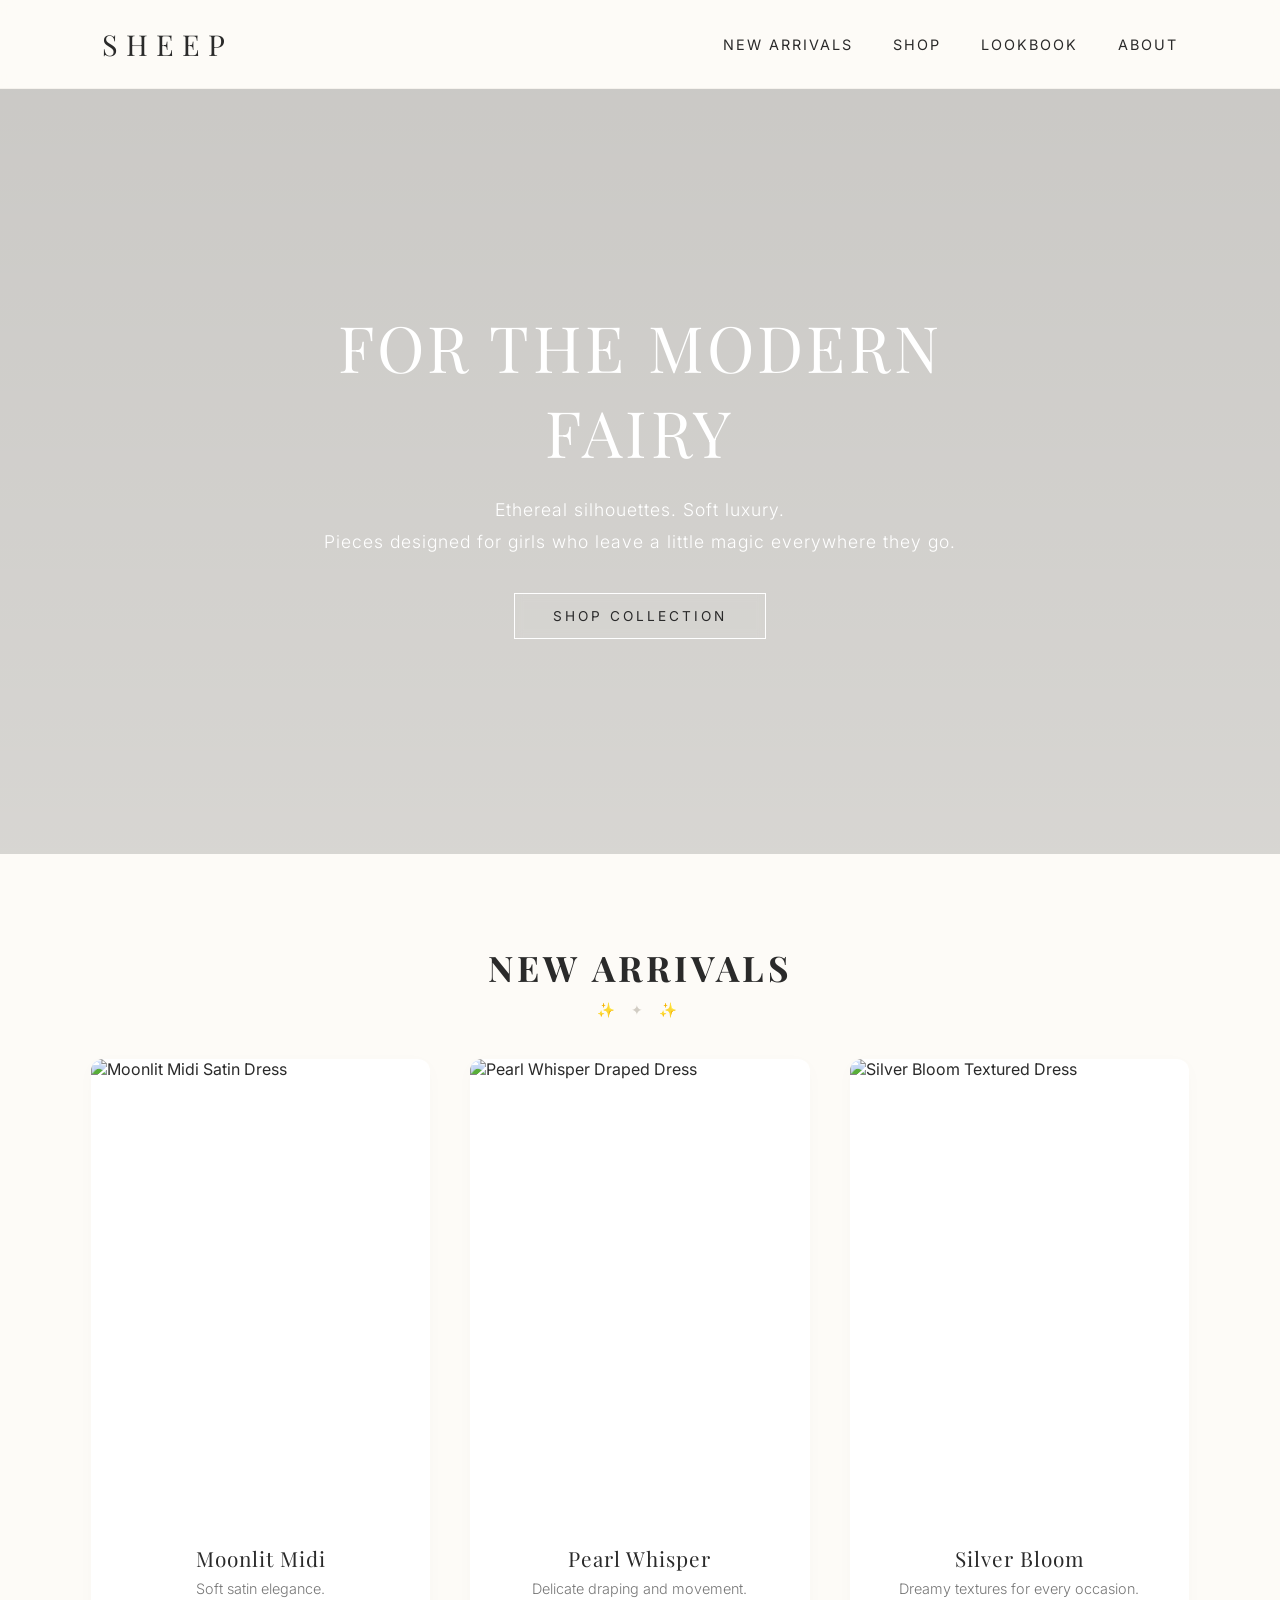
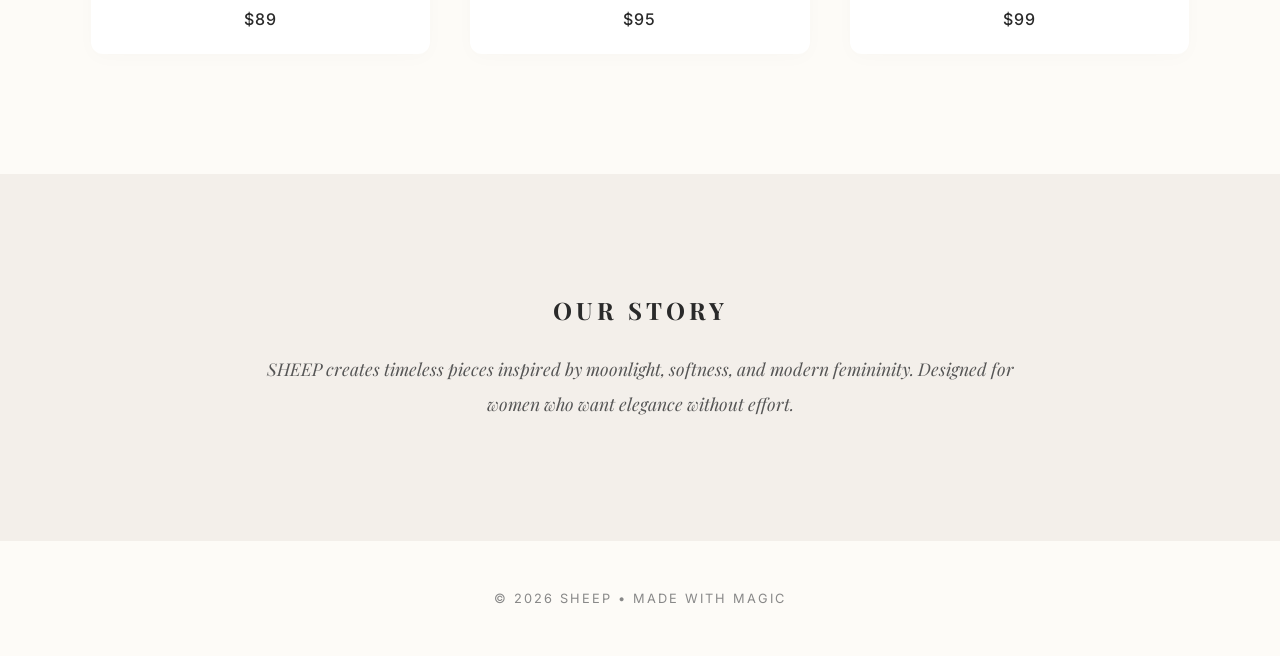
==== shop.html @ d9814ccd "Create shop.html" ====
<!DOCTYPE html>
<html lang="en">
<head>
    <meta charset="UTF-8">
    <meta name="viewport" content="width=device-width, initial-scale=1.0">
    <title>SHEEP | Modern Fairy</title>
    <link rel="stylesheet" href="style.css">
</head>
<body>

<header>
    <div class="logo">SHEEP</div>
    <nav>
        <ul>
            <li><a href="index.html">New Arrivals</a></li>
            <li><a href="shop.html">Shop</a></li>
            <li><a href="index.html">Lookbook</a></li>
            <li><a href="index.html">About</a></li>
        </ul>
    </nav>
</header>

<section class="hero">
    <div class="hero-content">
        <h1>FOR THE MODERN FAIRY</h1>
        <p>
            Ethereal silhouettes. Soft luxury. <br>
            Pieces designed for girls who leave a little magic everywhere they go.
        </p>
        <a href="shop.html" class="button">SHOP COLLECTION</a>
    </div>
</section>

<section class="collection-title">
    <h2>NEW ARRIVALS</h2>
    <div class="sparkle-divider">✨ ✦ ✨</div>
</section>

<section class="products">
    <a href="moonlit.html" class="product">
        <div class="product-img-container">
            <img src="images/moonlit-dress.jpg" alt="Moonlit Midi Satin Dress">
        </div>
        <div class="product-info">
            <h3>Moonlit Midi</h3>
            <p>Soft satin elegance.</p>
            <span>$89</span>
        </div>
    </a>

    <a href="pearl.html" class="product">
        <div class="product-img-container">
            <img src="images/pearl-dress.jpg" alt="Pearl Whisper Draped Dress">
        </div>
        <div class="product-info">
            <h3>Pearl Whisper</h3>
            <p>Delicate draping and movement.</p>
            <span>$95</span>
        </div>
    </a>

    <a href="silver.html" class="product">
        <div class="product-img-container">
            <img src="images/silver-dress.jpg" alt="Silver Bloom Textured Dress">
        </div>
        <div class="product-info">
            <h3>Silver Bloom</h3>
            <p>Dreamy textures for every occasion.</p>
            <span>$99</span>
        </div>
    </a>
</section>

<section class="about">
    <h2>OUR STORY</h2>
    <p>
        SHEEP creates timeless pieces inspired by moonlight, 
        softness, and modern femininity. 
        Designed for women who want elegance without effort.
    </p>
</section>

<footer>
    <p>© 2026 SHEEP • Made with Magic</p>
</footer>

</body>
</html>
---- style.css ----
@import url('https://fonts.googleapis.com/css2?family=Playfair+Display:ital,wght@0,400;0,600;1,400&family=Inter:wght@300;400;500&display=swap');

:root {
    --ivory: #FDFBF7;
    --pearl: #F3EFEA;
    --silver: #D2CDC4;
    --charcoal: #2A2A2A;
    --white: #FFFFFF;
    --fairy-glow: rgba(255, 255, 255, 0.8);
}

/* --- Global Reset & Framing --- */
* {
    margin: 0;
    padding: 0;
    box-sizing: border-box;
}

body {
    font-family: 'Inter', sans-serif;
    background: var(--ivory);
    color: var(--charcoal);
    -webkit-font-smoothing: antialiased;
    overflow-x: hidden;
}

/* --- Absolute Shield Against Blue/Underlined Links --- */
a, a:link, a:visited, a:hover, a:active {
    color: inherit !important;
    text-decoration: none !important;
    outline: none;
}

/* --- Header & Navigation --- */
header {
    display: flex;
    justify-content: space-between;
    align-items: center;
    padding: 25px 8%;
    background: rgba(253, 251, 247, 0.9);
    backdrop-filter: blur(8px);
    position: sticky;
    top: 0;
    z-index: 100;
    border-bottom: 1px solid rgba(210, 205, 196, 0.2);
}

.logo {
    font-family: 'Playfair Display', serif;
    font-size: 1.8rem;
    letter-spacing: 8px;
    font-weight: 400;
}

nav ul {
    display: flex;
    gap: 40px;
    list-style: none;
}

nav a {
    font-size: 0.9rem;
    letter-spacing: 2px;
    text-transform: uppercase;
    font-weight: 400;
    transition: all 0.4s ease;
    position: relative;
    padding-bottom: 4px;
}

nav a::after {
    content: '';
    position: absolute;
    width: 0;
    height: 1px;
    bottom: 0;
    left: 0;
    background-color: var(--charcoal);
    transition: width 0.3s ease;
}

nav a:hover::after {
    width: 100%;
}

/* --- Hero Section --- */
.hero {
    height: 85vh;
    background-image: 
        linear-gradient(rgba(0, 0, 0, 0.2), rgba(0, 0, 0, 0.15)), 
        url('images/hero-bg.jpg'); /* Swap with your photo path if needed */
    background-size: cover;
    background-position: center;
    display: flex;
    align-items: center;
    justify-content: center;
    text-align: center;
    padding: 0 20px;
}

.hero-content {
    max-width: 650px;
    animation: fadeIn 1.5s ease-out;
}

.hero h1 {
    font-family: 'Playfair Display', serif;
    color: var(--white);
    font-size: 4rem;
    font-weight: 400;
    letter-spacing: 4px;
    margin-bottom: 20px;
}

.hero p {
    color: var(--white);
    font-size: 1.1rem;
    font-weight: 300;
    line-height: 1.8;
    letter-spacing: 1px;
    margin-bottom: 35px;
}

.button {
    display: inline-block;
    padding: 14px 38px;
    border: 1px solid var(--white);
    color: var(--white) !important;
    font-size: 0.85rem;
    letter-spacing: 3px;
    background: rgba(255, 255, 255, 0.05);
    backdrop-filter: blur(4px);
    transition: all 0.4s cubic-bezier(0.25, 0.46, 0.45, 0.94);
}

.button:hover {
    background: var(--white);
    color: var(--charcoal) !important;
    box-shadow: 0 0 15px var(--fairy-glow);
    transform: translateY(-2px);
}

/* --- Responsive Product Grid Frame --- */
.collection-title {
    text-align: center;
    padding: 90px 0 40px;
}

.collection-title h2 {
    font-family: 'Playfair Display', serif;
    font-size: 2.2rem;
    letter-spacing: 4px;
}

.sparkle-divider {
    color: var(--silver);
    font-size: 0.9rem;
    margin-top: 10px;
    letter-spacing: 6px;
}

.products {
    display: grid;
    grid-template-columns: repeat(3, 1fr);
    gap: 40px;
    max-width: 1200px; /* Prevents the horizontal stretch on big displays */
    margin: 0 auto;    /* Centers the entire layout nicely */
    padding: 0 4% 120px;
}

.product {
    display: block; 
    background: var(--white);
    border-radius: 12px;
    overflow: hidden;
    cursor: pointer;
    transition: all 0.5s cubic-bezier(0.16, 1, 0.3, 1);
    box-shadow: 0 4px 20px rgba(0,0,0,0.02);
}

.product-img-container {
    overflow: hidden;
    position: relative;
    height: 460px;
}

.product img {
    width: 100%;
    height: 100%;
    object-fit: cover;
    transition: transform 0.8s cubic-bezier(0.16, 1, 0.3, 1);
}

.product-info {
    padding: 25px;
    text-align: center;
}

.product h3 {
    font-family: 'Playfair Display', serif;
    font-size: 1.3rem;
    font-weight: 400;
    margin-bottom: 8px;
    letter-spacing: 1px;
}

.product p {
    font-size: 0.9rem;
    color: #777777;
    margin-bottom: 12px;
    font-weight: 300;
}

.product span {
    display: block;
    font-size: 1rem;
    font-weight: 500;
    letter-spacing: 1px;
}

/* Hovers & Active Press States */
.product:hover {
    transform: translateY(-8px);
    box-shadow: 0 25px 45px rgba(210, 205, 196, 0.4);
}

.product:hover img {
    transform: scale(1.03);
}

.product:active {
    transform: translateY(-2px);
    box-shadow: 0 8px 20px rgba(210, 205, 196, 0.2);
}

/* --- About & Footer --- */
.about {
    text-align: center;
    padding: 120px 20%;
    background: var(--pearl);
}

.about h2 {
    font-family: 'Playfair Display', serif;
    margin-bottom: 25px;
    letter-spacing: 4px;
}

.about p {
    font-size: 1.1rem;
    line-height: 2;
    color: #555555;
    font-style: italic;
    font-family: 'Playfair Display', serif;
}

footer {
    text-align: center;
    padding: 50px 20px;
    font-size: 0.8rem;
    letter-spacing: 2px;
    color: #888888;
    text-transform: uppercase;
}

@keyframes fadeIn {
    from { opacity: 0; transform: translateY(15px); }
    to { opacity: 1; transform: translateY(0); }
}

/* --- Fully Responsive Breakpoints --- */
@media (max-width: 1024px) {
    .products {
        grid-template-columns: repeat(2, 1fr);
        gap: 30px;
    }
}

@media (max-width: 768px) {
    header {
        flex-direction: column;
        gap: 20px;
        padding: 20px;
    }
    nav ul {
        gap: 20px;
    }
    .hero h1 {
        font-size: 2.5rem;
    }
    .products {
        grid-template-columns: 1fr;
        max-width: 500px;
        padding: 0 20px 80px;
    }
    .about {
        padding: 80px 10%;
    }
}
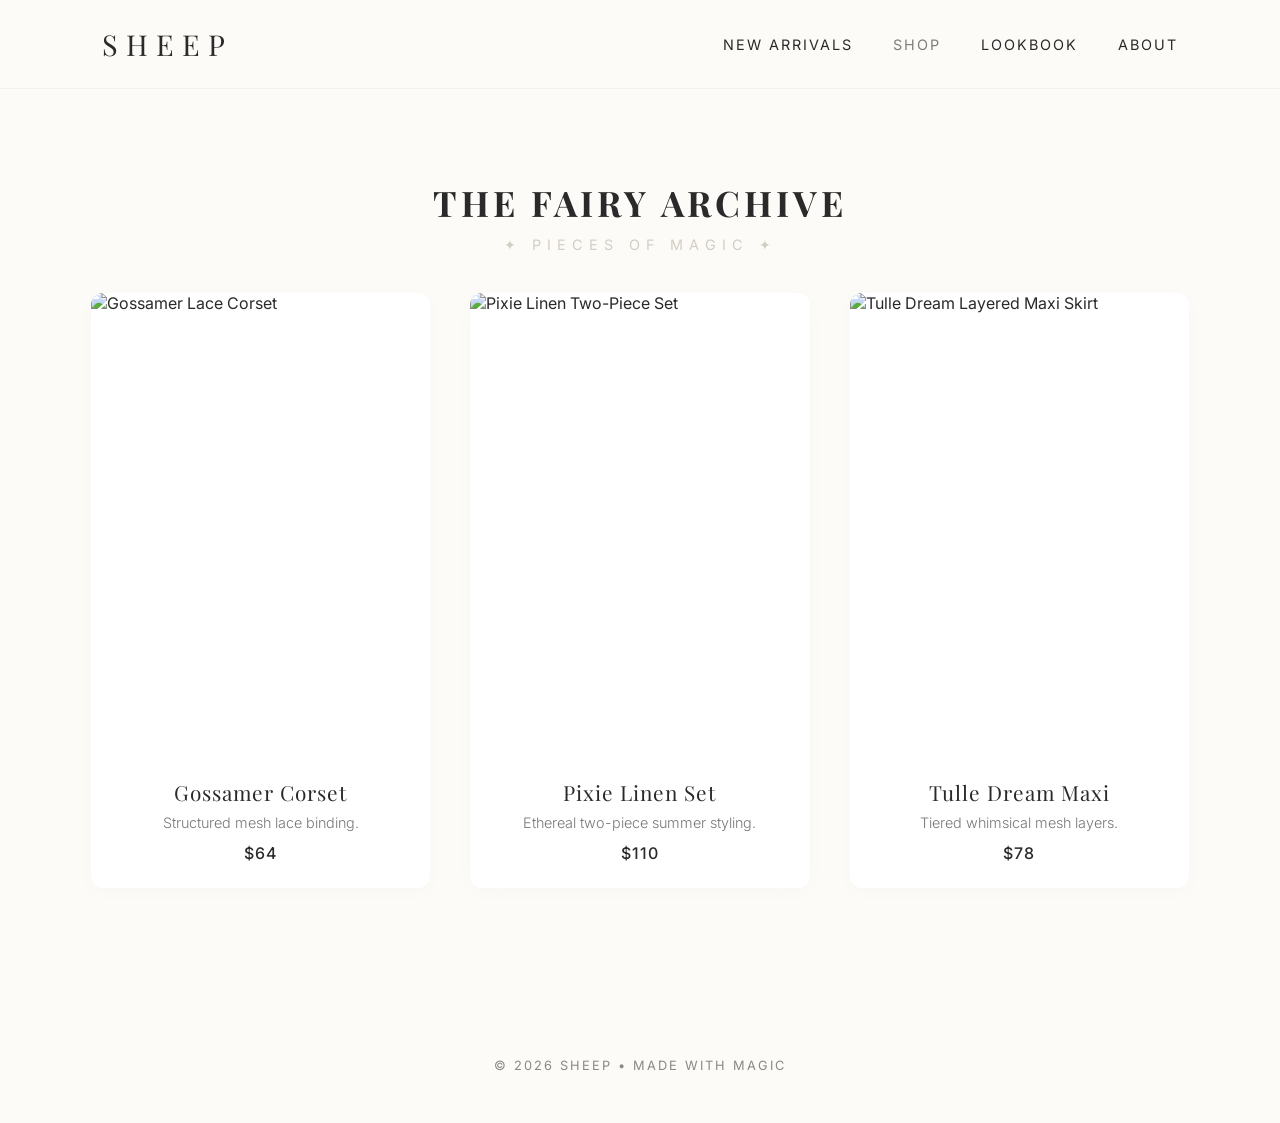
==== commit d6f247e1: "Update shop.html" ====
--- a/shop.html
+++ b/shop.html
@@ -3,81 +3,61 @@
 <head>
     <meta charset="UTF-8">
     <meta name="viewport" content="width=device-width, initial-scale=1.0">
-    <title>SHEEP | Modern Fairy</title>
+    <title>Shop Collection | SHEEP</title>
     <link rel="stylesheet" href="style.css">
 </head>
 <body>
 
 <header>
-    <div class="logo">SHEEP</div>
+    <div class="logo"><a href="index.html">SHEEP</a></div>
     <nav>
         <ul>
             <li><a href="index.html">New Arrivals</a></li>
-            <li><a href="shop.html">Shop</a></li>
+            <li><a href="shop.html" style="opacity: 0.6;">Shop</a></li>
             <li><a href="index.html">Lookbook</a></li>
             <li><a href="index.html">About</a></li>
         </ul>
     </nav>
 </header>
 
-<section class="hero">
-    <div class="hero-content">
-        <h1>FOR THE MODERN FAIRY</h1>
-        <p>
-            Ethereal silhouettes. Soft luxury. <br>
-            Pieces designed for girls who leave a little magic everywhere they go.
-        </p>
-        <a href="shop.html" class="button">SHOP COLLECTION</a>
-    </div>
-</section>
-
 <section class="collection-title">
-    <h2>NEW ARRIVALS</h2>
-    <div class="sparkle-divider">✨ ✦ ✨</div>
+    <h2>THE FAIRY ARCHIVE</h2>
+    <div class="sparkle-divider">✦ PIECES OF MAGIC ✦</div>
 </section>
 
 <section class="products">
-    <a href="moonlit.html" class="product">
+    <a href="#" class="product">
         <div class="product-img-container">
-            <img src="images/moonlit-dress.jpg" alt="Moonlit Midi Satin Dress">
+            <img src="images/gossamer-corset.jpg" alt="Gossamer Lace Corset">
         </div>
         <div class="product-info">
-            <h3>Moonlit Midi</h3>
-            <p>Soft satin elegance.</p>
-            <span>$89</span>
+            <h3>Gossamer Corset</h3>
+            <p>Structured mesh lace binding.</p>
+            <span>$64</span>
         </div>
     </a>
 
-    <a href="pearl.html" class="product">
+    <a href="#" class="product">
         <div class="product-img-container">
-            <img src="images/pearl-dress.jpg" alt="Pearl Whisper Draped Dress">
+            <img src="images/pixie-set.jpg" alt="Pixie Linen Two-Piece Set">
         </div>
         <div class="product-info">
-            <h3>Pearl Whisper</h3>
-            <p>Delicate draping and movement.</p>
-            <span>$95</span>
+            <h3>Pixie Linen Set</h3>
+            <p>Ethereal two-piece summer styling.</p>
+            <span>$110</span>
         </div>
     </a>
 
-    <a href="silver.html" class="product">
+    <a href="#" class="product">
         <div class="product-img-container">
-            <img src="images/silver-dress.jpg" alt="Silver Bloom Textured Dress">
+            <img src="images/tulle-skirt.jpg" alt="Tulle Dream Layered Maxi Skirt">
         </div>
         <div class="product-info">
-            <h3>Silver Bloom</h3>
-            <p>Dreamy textures for every occasion.</p>
-            <span>$99</span>
+            <h3>Tulle Dream Maxi</h3>
+            <p>Tiered whimsical mesh layers.</p>
+            <span>$78</span>
         </div>
     </a>
-</section>
-
-<section class="about">
-    <h2>OUR STORY</h2>
-    <p>
-        SHEEP creates timeless pieces inspired by moonlight, 
-        softness, and modern femininity. 
-        Designed for women who want elegance without effort.
-    </p>
 </section>
 
 <footer>
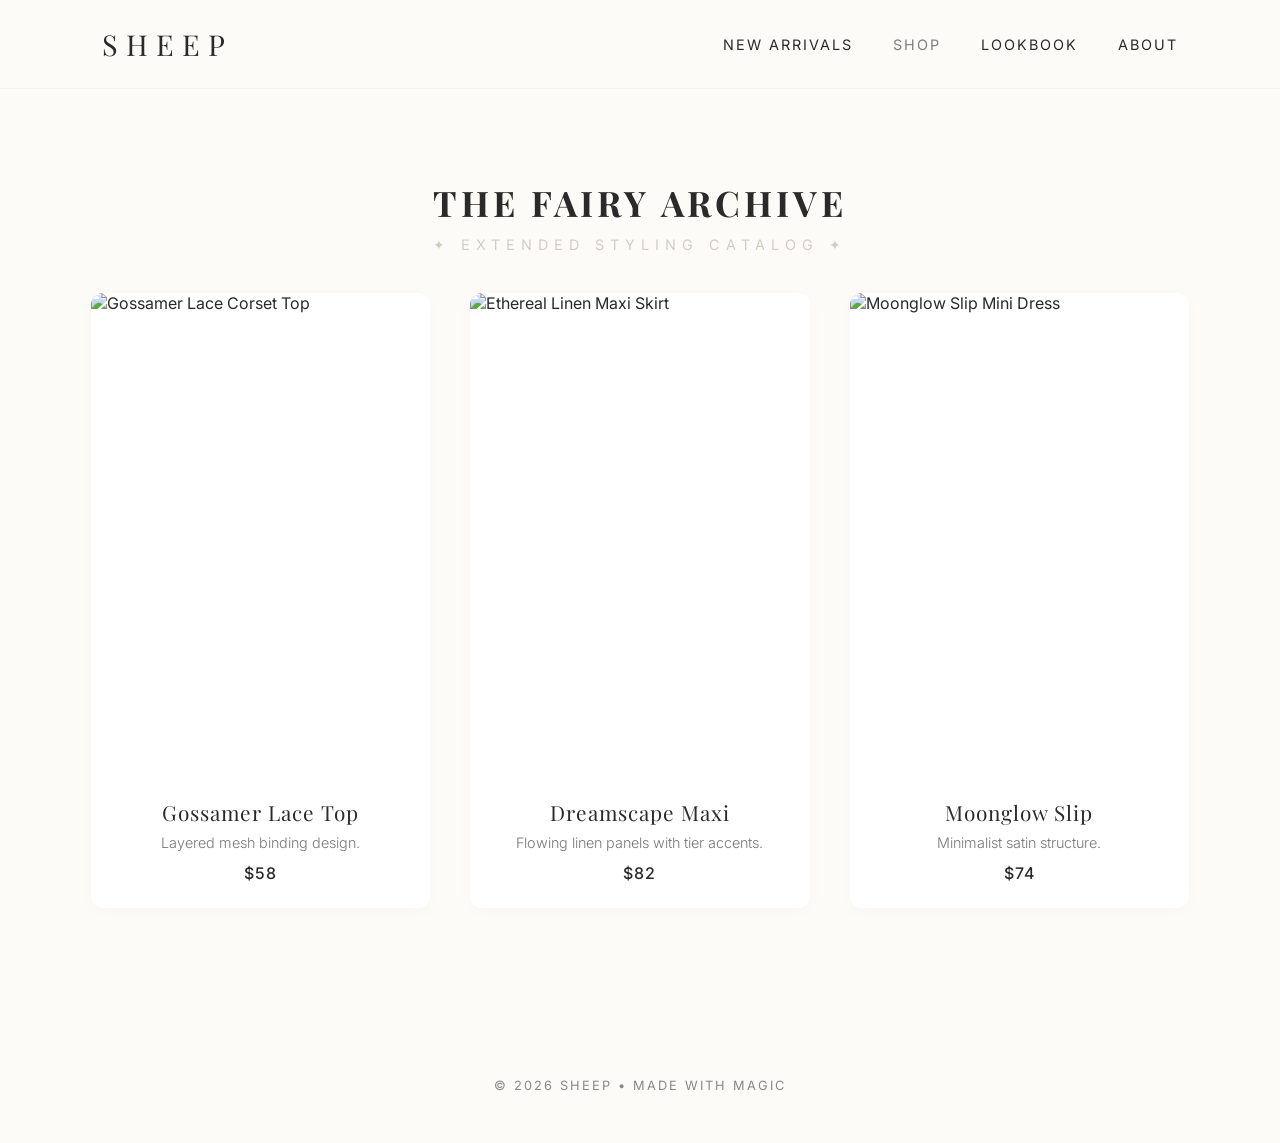
==== commit 8e4b09f3: "Update shop.html" ====
--- a/shop.html
+++ b/shop.html
@@ -3,7 +3,7 @@
 <head>
     <meta charset="UTF-8">
     <meta name="viewport" content="width=device-width, initial-scale=1.0">
-    <title>Shop Collection | SHEEP</title>
+    <title>The Fairy Archive | SHEEP</title>
     <link rel="stylesheet" href="style.css">
 </head>
 <body>
@@ -22,40 +22,40 @@
 
 <section class="collection-title">
     <h2>THE FAIRY ARCHIVE</h2>
-    <div class="sparkle-divider">✦ PIECES OF MAGIC ✦</div>
+    <div class="sparkle-divider">✦ EXTENDED STYLING CATALOG ✦</div>
 </section>
 
 <section class="products">
     <a href="#" class="product">
         <div class="product-img-container">
-            <img src="images/gossamer-corset.jpg" alt="Gossamer Lace Corset">
+            <img src="https://images.unsplash.com/photo-1515886657613-9f3515b0c78f?w=700" alt="Gossamer Lace Corset Top">
         </div>
         <div class="product-info">
-            <h3>Gossamer Corset</h3>
-            <p>Structured mesh lace binding.</p>
-            <span>$64</span>
+            <h3>Gossamer Lace Top</h3>
+            <p>Layered mesh binding design.</p>
+            <span>$58</span>
         </div>
     </a>
 
     <a href="#" class="product">
         <div class="product-img-container">
-            <img src="images/pixie-set.jpg" alt="Pixie Linen Two-Piece Set">
+            <img src="https://images.unsplash.com/photo-1539109136881-3be0616acf4b?w=700" alt="Ethereal Linen Maxi Skirt">
         </div>
         <div class="product-info">
-            <h3>Pixie Linen Set</h3>
-            <p>Ethereal two-piece summer styling.</p>
-            <span>$110</span>
+            <h3>Dreamscape Maxi</h3>
+            <p>Flowing linen panels with tier accents.</p>
+            <span>$82</span>
         </div>
     </a>
 
     <a href="#" class="product">
         <div class="product-img-container">
-            <img src="images/tulle-skirt.jpg" alt="Tulle Dream Layered Maxi Skirt">
+            <img src="https://images.unsplash.com/photo-1490481651871-ab68de25d43d?w=700" alt="Moonglow Slip Mini Dress">
         </div>
         <div class="product-info">
-            <h3>Tulle Dream Maxi</h3>
-            <p>Tiered whimsical mesh layers.</p>
-            <span>$78</span>
+            <h3>Moonglow Slip</h3>
+            <p>Minimalist satin structure.</p>
+            <span>$74</span>
         </div>
     </a>
 </section>
--- a/style.css
+++ b/style.css
@@ -9,7 +9,7 @@
     --fairy-glow: rgba(255, 255, 255, 0.8);
 }
 
-/* --- Global Reset & Framing --- */
+/* --- Global Layout & Formatting Core --- */
 * {
     margin: 0;
     padding: 0;
@@ -24,7 +24,7 @@
     overflow-x: hidden;
 }
 
-/* --- Absolute Shield Against Blue/Underlined Links --- */
+/* Absolute Shield Rule: Crushes browser default blue links and lines globally */
 a, a:link, a:visited, a:hover, a:active {
     color: inherit !important;
     text-decoration: none !important;
@@ -83,14 +83,15 @@
     width: 100%;
 }
 
-/* --- Hero Section --- */
+/* --- Hero Banner Section --- */
 .hero {
     height: 85vh;
+    /* Uses your beautiful cherry blossom photo as the core background scene */
     background-image: 
         linear-gradient(rgba(0, 0, 0, 0.2), rgba(0, 0, 0, 0.15)), 
-        url('images/hero-bg.jpg'); /* Swap with your photo path if needed */
+        url('IMG_8850.jpg'); 
     background-size: cover;
-    background-position: center;
+    background-position: center 35%; /* Frames the blooming branches beautifully */
     display: flex;
     align-items: center;
     justify-content: center;
@@ -110,6 +111,7 @@
     font-weight: 400;
     letter-spacing: 4px;
     margin-bottom: 20px;
+    text-shadow: 0 2px 12px rgba(0, 0, 0, 0.15);
 }
 
 .hero p {
@@ -119,6 +121,7 @@
     line-height: 1.8;
     letter-spacing: 1px;
     margin-bottom: 35px;
+    text-shadow: 0 1px 6px rgba(0, 0, 0, 0.15);
 }
 
 .button {
@@ -140,7 +143,7 @@
     transform: translateY(-2px);
 }
 
-/* --- Responsive Product Grid Frame --- */
+/* --- Product Layout & Centering Grid --- */
 .collection-title {
     text-align: center;
     padding: 90px 0 40px;
@@ -163,8 +166,8 @@
     display: grid;
     grid-template-columns: repeat(3, 1fr);
     gap: 40px;
-    max-width: 1200px; /* Prevents the horizontal stretch on big displays */
-    margin: 0 auto;    /* Centers the entire layout nicely */
+    max-width: 1200px; /* Clamps width so it stays framed perfectly on big monitors */
+    margin: 0 auto;    /* Centers the product wall cleanly */
     padding: 0 4% 120px;
 }
 
@@ -181,7 +184,7 @@
 .product-img-container {
     overflow: hidden;
     position: relative;
-    height: 460px;
+    height: 480px; /* Gives your portrait photos breathing room */
 }
 
 .product img {
@@ -218,7 +221,7 @@
     letter-spacing: 1px;
 }
 
-/* Hovers & Active Press States */
+/* Hover Scale-up Interaction Mechanics */
 .product:hover {
     transform: translateY(-8px);
     box-shadow: 0 25px 45px rgba(210, 205, 196, 0.4);
@@ -268,7 +271,7 @@
     to { opacity: 1; transform: translateY(0); }
 }
 
-/* --- Fully Responsive Breakpoints --- */
+/* --- Responsive Adjustments --- */
 @media (max-width: 1024px) {
     .products {
         grid-template-columns: repeat(2, 1fr);
@@ -290,7 +293,7 @@
     }
     .products {
         grid-template-columns: 1fr;
-        max-width: 500px;
+        max-width: 440px; /* Keeps mobile styling look elegant and proportional */
         padding: 0 20px 80px;
     }
     .about {
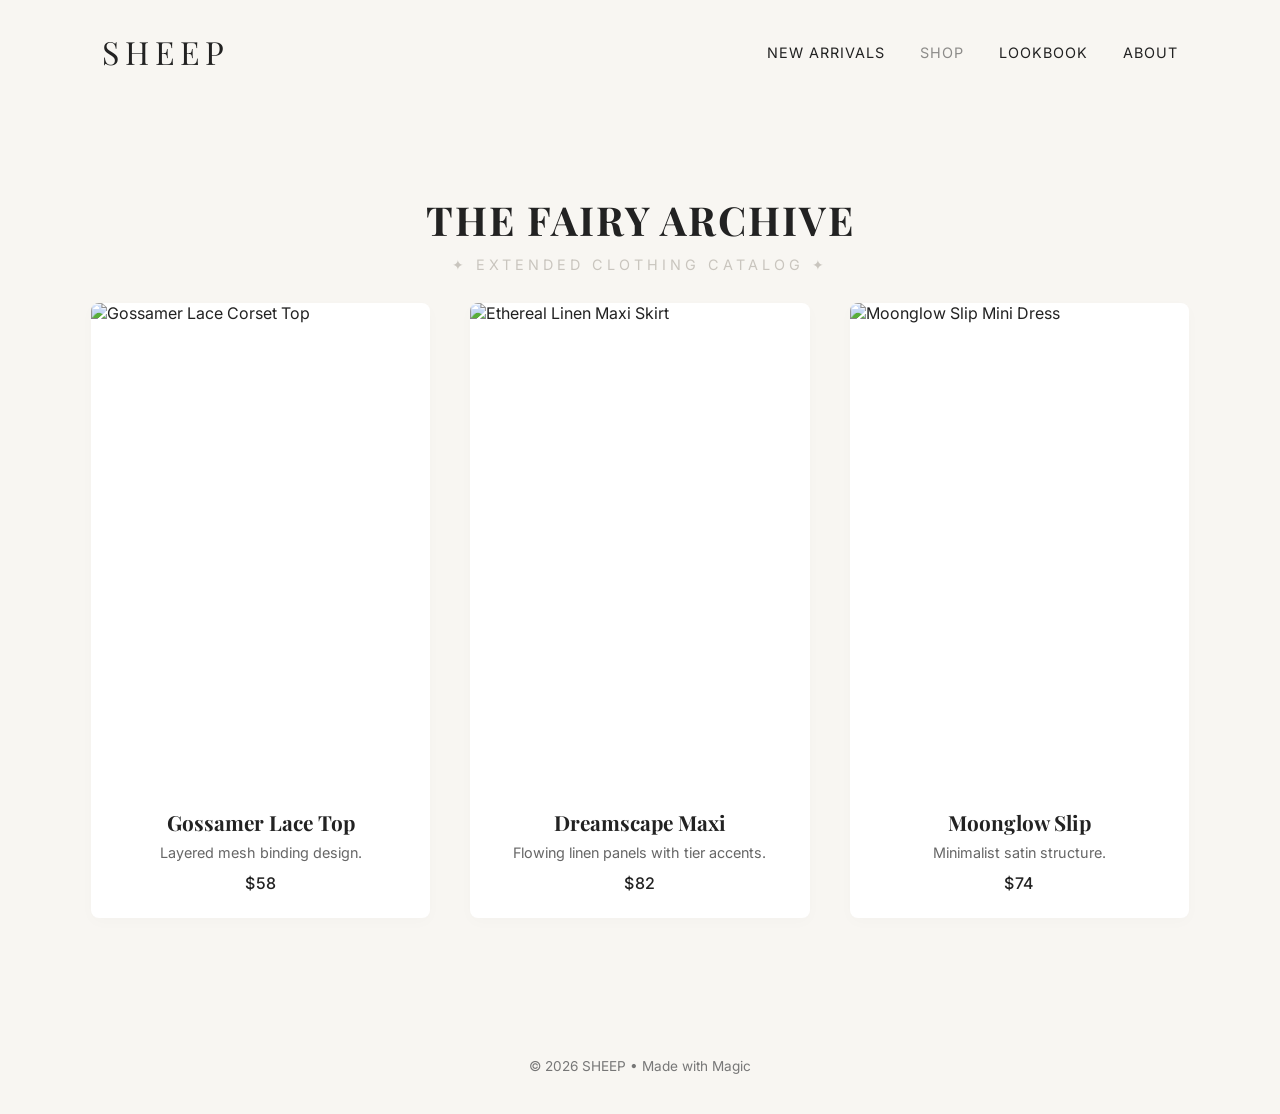
==== commit b4221ef1: "Update shop.html" ====
--- a/shop.html
+++ b/shop.html
@@ -1,31 +1,37 @@
 <!DOCTYPE html>
 <html lang="en">
 <head>
-    <meta charset="UTF-8">
-    <meta name="viewport" content="width=device-width, initial-scale=1.0">
-    <title>The Fairy Archive | SHEEP</title>
-    <link rel="stylesheet" href="style.css">
+<meta charset="UTF-8">
+<meta name="viewport" content="width=device-width, initial-scale=1.0">
+
+<title>The Fairy Archive | SHEEP</title>
+
+<link rel="stylesheet" href="style.css">
+
 </head>
+
 <body>
 
 <header>
     <div class="logo"><a href="index.html">SHEEP</a></div>
+
     <nav>
         <ul>
             <li><a href="index.html">New Arrivals</a></li>
-            <li><a href="shop.html" style="opacity: 0.6;">Shop</a></li>
-            <li><a href="index.html">Lookbook</a></li>
-            <li><a href="index.html">About</a></li>
+            <li><a href="shop.html" style="opacity: 0.5;">Shop</a></li>
+            <li><a href="#">Lookbook</a></li>
+            <li><a href="#">About</a></li>
         </ul>
     </nav>
 </header>
 
 <section class="collection-title">
     <h2>THE FAIRY ARCHIVE</h2>
-    <div class="sparkle-divider">✦ EXTENDED STYLING CATALOG ✦</div>
+    <div class="sparkle-divider">✦ EXTENDED CLOTHING CATALOG ✦</div>
 </section>
 
 <section class="products">
+
     <a href="#" class="product">
         <div class="product-img-container">
             <img src="https://images.unsplash.com/photo-1515886657613-9f3515b0c78f?w=700" alt="Gossamer Lace Corset Top">
@@ -58,6 +64,7 @@
             <span>$74</span>
         </div>
     </a>
+
 </section>
 
 <footer>
--- a/style.css
+++ b/style.css
@@ -1,15 +1,14 @@
-@import url('https://fonts.googleapis.com/css2?family=Playfair+Display:ital,wght@0,400;0,600;1,400&family=Inter:wght@300;400;500&display=swap');
+@import url('https://fonts.googleapis.com/css2?family=Playfair+Display:wght@400;600;700&family=Inter:wght@300;400;500&display=swap');
 
 :root {
-    --ivory: #FDFBF7;
-    --pearl: #F3EFEA;
-    --silver: #D2CDC4;
-    --charcoal: #2A2A2A;
+    --ivory: #F8F6F2;
+    --pearl: #EEEAE5;
+    --silver: #C9C5BE;
+    --charcoal: #222222;
     --white: #FFFFFF;
-    --fairy-glow: rgba(255, 255, 255, 0.8);
-}
-
-/* --- Global Layout & Formatting Core --- */
+}
+
+/* --- Global Elements & Reset --- */
 * {
     margin: 0;
     padding: 0;
@@ -20,178 +19,148 @@
     font-family: 'Inter', sans-serif;
     background: var(--ivory);
     color: var(--charcoal);
-    -webkit-font-smoothing: antialiased;
     overflow-x: hidden;
 }
 
-/* Absolute Shield Rule: Crushes browser default blue links and lines globally */
+/* Permanent Shield: Keeps links completely free of random blue colors or underlines */
 a, a:link, a:visited, a:hover, a:active {
     color: inherit !important;
     text-decoration: none !important;
     outline: none;
 }
 
-/* --- Header & Navigation --- */
+/* --- Header Elements --- */
 header {
     display: flex;
     justify-content: space-between;
     align-items: center;
-    padding: 25px 8%;
-    background: rgba(253, 251, 247, 0.9);
-    backdrop-filter: blur(8px);
+    padding: 30px 8%;
+    background: rgba(248,246,242,0.95);
     position: sticky;
     top: 0;
     z-index: 100;
-    border-bottom: 1px solid rgba(210, 205, 196, 0.2);
 }
 
 .logo {
     font-family: 'Playfair Display', serif;
-    font-size: 1.8rem;
-    letter-spacing: 8px;
-    font-weight: 400;
+    font-size: 2rem;
+    letter-spacing: 6px;
 }
 
 nav ul {
     display: flex;
-    gap: 40px;
+    gap: 35px;
     list-style: none;
 }
 
 nav a {
     font-size: 0.9rem;
-    letter-spacing: 2px;
+    letter-spacing: 1px;
     text-transform: uppercase;
-    font-weight: 400;
-    transition: all 0.4s ease;
-    position: relative;
-    padding-bottom: 4px;
-}
-
-nav a::after {
-    content: '';
-    position: absolute;
-    width: 0;
-    height: 1px;
-    bottom: 0;
-    left: 0;
-    background-color: var(--charcoal);
-    transition: width 0.3s ease;
-}
-
-nav a:hover::after {
-    width: 100%;
-}
-
-/* --- Hero Banner Section --- */
+    transition: opacity 0.3s ease;
+}
+
+nav a:hover {
+    opacity: 0.6;
+}
+
+/* --- Hero Banner (Using view.jpg) --- */
 .hero {
-    height: 85vh;
-    /* Uses your beautiful cherry blossom photo as the core background scene */
-    background-image: 
-        linear-gradient(rgba(0, 0, 0, 0.2), rgba(0, 0, 0, 0.15)), 
-        url('IMG_8850.jpg'); 
+    height: 90vh;
+    /* Sets up your beautiful cherry blossom scene as the main banner */
+    background-image:
+    linear-gradient(rgba(0,0,0,0.2), rgba(0,0,0,0.15)),
+    url('view.jpg');
+
     background-size: cover;
-    background-position: center 35%; /* Frames the blooming branches beautifully */
+    background-position: center 35%; /* Nicely highlights the pink flowers */
+
     display: flex;
     align-items: center;
     justify-content: center;
     text-align: center;
-    padding: 0 20px;
 }
 
 .hero-content {
-    max-width: 650px;
-    animation: fadeIn 1.5s ease-out;
+    max-width: 700px;
 }
 
 .hero h1 {
     font-family: 'Playfair Display', serif;
-    color: var(--white);
-    font-size: 4rem;
-    font-weight: 400;
-    letter-spacing: 4px;
+    color: white;
+    font-size: 5rem;
     margin-bottom: 20px;
-    text-shadow: 0 2px 12px rgba(0, 0, 0, 0.15);
+    text-shadow: 0 2px 10px rgba(0,0,0,0.15);
 }
 
 .hero p {
-    color: var(--white);
-    font-size: 1.1rem;
-    font-weight: 300;
-    line-height: 1.8;
-    letter-spacing: 1px;
-    margin-bottom: 35px;
-    text-shadow: 0 1px 6px rgba(0, 0, 0, 0.15);
+    color: white;
+    font-size: 1.2rem;
+    margin-bottom: 30px;
+    text-shadow: 0 1px 5px rgba(0,0,0,0.15);
 }
 
 .button {
     display: inline-block;
-    padding: 14px 38px;
-    border: 1px solid var(--white);
-    color: var(--white) !important;
-    font-size: 0.85rem;
-    letter-spacing: 3px;
-    background: rgba(255, 255, 255, 0.05);
-    backdrop-filter: blur(4px);
-    transition: all 0.4s cubic-bezier(0.25, 0.46, 0.45, 0.94);
+    padding: 15px 35px;
+    border: 1px solid white;
+    color: white !important;
+    transition: all 0.3s ease;
 }
 
 .button:hover {
     background: var(--white);
     color: var(--charcoal) !important;
-    box-shadow: 0 0 15px var(--fairy-glow);
-    transform: translateY(-2px);
-}
-
-/* --- Product Layout & Centering Grid --- */
+}
+
+/* --- Layout Grid Alignment Elements --- */
 .collection-title {
     text-align: center;
-    padding: 90px 0 40px;
+    padding: 90px 0 30px;
 }
 
 .collection-title h2 {
     font-family: 'Playfair Display', serif;
-    font-size: 2.2rem;
-    letter-spacing: 4px;
+    font-size: 2.5rem;
+    letter-spacing: 2px;
 }
 
 .sparkle-divider {
     color: var(--silver);
     font-size: 0.9rem;
     margin-top: 10px;
-    letter-spacing: 6px;
+    letter-spacing: 4px;
 }
 
 .products {
     display: grid;
     grid-template-columns: repeat(3, 1fr);
     gap: 40px;
-    max-width: 1200px; /* Clamps width so it stays framed perfectly on big monitors */
-    margin: 0 auto;    /* Centers the product wall cleanly */
-    padding: 0 4% 120px;
+    max-width: 1200px; /* Clamps the width so items don't stretch layout horizontally */
+    margin: 0 auto;    /* Centers the product lineup cleanly */
+    padding: 0 4% 100px;
 }
 
 .product {
-    display: block; 
+    display: block;
     background: var(--white);
-    border-radius: 12px;
+    border-radius: 8px;
     overflow: hidden;
-    cursor: pointer;
-    transition: all 0.5s cubic-bezier(0.16, 1, 0.3, 1);
-    box-shadow: 0 4px 20px rgba(0,0,0,0.02);
+    box-shadow: 0 4px 15px rgba(0,0,0,0.02);
+    transition: transform 0.4s ease, box-shadow 0.4s ease;
 }
 
 .product-img-container {
+    width: 100%;
+    height: 480px; /* Gives portrait outfit photos consistent breathing space */
     overflow: hidden;
-    position: relative;
-    height: 480px; /* Gives your portrait photos breathing room */
 }
 
 .product img {
     width: 100%;
     height: 100%;
     object-fit: cover;
-    transition: transform 0.8s cubic-bezier(0.16, 1, 0.3, 1);
+    transition: transform 0.6s ease;
 }
 
 .product-info {
@@ -202,101 +171,69 @@
 .product h3 {
     font-family: 'Playfair Display', serif;
     font-size: 1.3rem;
-    font-weight: 400;
     margin-bottom: 8px;
-    letter-spacing: 1px;
 }
 
 .product p {
     font-size: 0.9rem;
-    color: #777777;
+    color: #666666;
     margin-bottom: 12px;
-    font-weight: 300;
 }
 
 .product span {
     display: block;
+    font-weight: 500;
     font-size: 1rem;
-    font-weight: 500;
-    letter-spacing: 1px;
-}
-
-/* Hover Scale-up Interaction Mechanics */
+    letter-spacing: 0.5px;
+}
+
+/* Desktop Hover Animations */
 .product:hover {
-    transform: translateY(-8px);
-    box-shadow: 0 25px 45px rgba(210, 205, 196, 0.4);
+    transform: translateY(-5px);
+    box-shadow: 0 15px 30px rgba(201, 197, 190, 0.4);
 }
 
 .product:hover img {
-    transform: scale(1.03);
-}
-
-.product:active {
-    transform: translateY(-2px);
-    box-shadow: 0 8px 20px rgba(210, 205, 196, 0.2);
+    transform: scale(1.02);
 }
 
 /* --- About & Footer --- */
 .about {
     text-align: center;
-    padding: 120px 20%;
+    padding: 100px 15%;
     background: var(--pearl);
 }
 
 .about h2 {
     font-family: 'Playfair Display', serif;
-    margin-bottom: 25px;
-    letter-spacing: 4px;
+    margin-bottom: 20px;
 }
 
 .about p {
-    font-size: 1.1rem;
-    line-height: 2;
-    color: #555555;
-    font-style: italic;
-    font-family: 'Playfair Display', serif;
+    line-height: 1.8;
 }
 
 footer {
     text-align: center;
-    padding: 50px 20px;
-    font-size: 0.8rem;
-    letter-spacing: 2px;
-    color: #888888;
-    text-transform: uppercase;
-}
-
-@keyframes fadeIn {
-    from { opacity: 0; transform: translateY(15px); }
-    to { opacity: 1; transform: translateY(0); }
-}
-
-/* --- Responsive Adjustments --- */
-@media (max-width: 1024px) {
+    padding: 40px;
+    font-size: 0.85rem;
+    color: #777777;
+}
+
+/* --- Responsive Layout Rules --- */
+@media (max-width: 900px) {
+    .hero h1 {
+        font-size: 3rem;
+    }
+
     .products {
-        grid-template-columns: repeat(2, 1fr);
-        gap: 30px;
+        grid-template-columns: 1fr;
+        max-width: 450px;
+        padding: 0 20px 80px;
     }
-}
-
-@media (max-width: 768px) {
+
     header {
         flex-direction: column;
         gap: 20px;
-        padding: 20px;
     }
-    nav ul {
-        gap: 20px;
-    }
-    .hero h1 {
-        font-size: 2.5rem;
-    }
-    .products {
-        grid-template-columns: 1fr;
-        max-width: 440px; /* Keeps mobile styling look elegant and proportional */
-        padding: 0 20px 80px;
-    }
-    .about {
-        padding: 80px 10%;
-    }
-}
+}
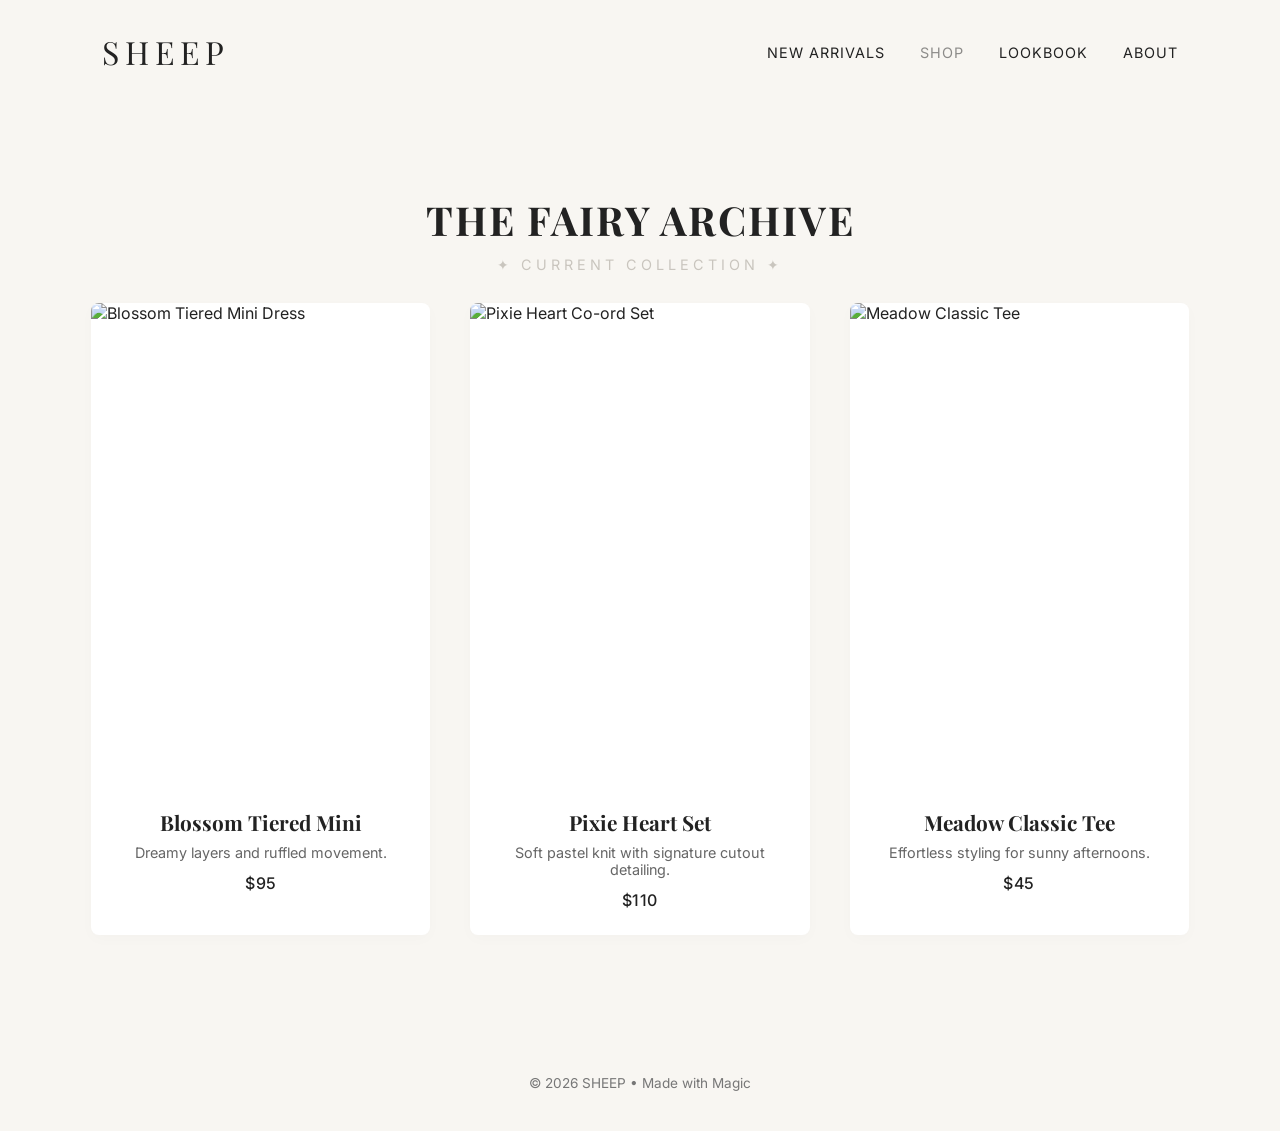
==== commit 4f03c704: "Update shop.html" ====
--- a/shop.html
+++ b/shop.html
@@ -1,20 +1,15 @@
 <!DOCTYPE html>
 <html lang="en">
 <head>
-<meta charset="UTF-8">
-<meta name="viewport" content="width=device-width, initial-scale=1.0">
-
-<title>The Fairy Archive | SHEEP</title>
-
-<link rel="stylesheet" href="style.css">
-
+    <meta charset="UTF-8">
+    <meta name="viewport" content="width=device-width, initial-scale=1.0">
+    <title>The Fairy Archive | SHEEP</title>
+    <link rel="stylesheet" href="style.css">
 </head>
-
 <body>
 
 <header>
     <div class="logo"><a href="index.html">SHEEP</a></div>
-
     <nav>
         <ul>
             <li><a href="index.html">New Arrivals</a></li>
@@ -27,41 +22,41 @@
 
 <section class="collection-title">
     <h2>THE FAIRY ARCHIVE</h2>
-    <div class="sparkle-divider">✦ EXTENDED CLOTHING CATALOG ✦</div>
+    <div class="sparkle-divider">✦ CURRENT COLLECTION ✦</div>
 </section>
 
 <section class="products">
 
     <a href="#" class="product">
         <div class="product-img-container">
-            <img src="https://images.unsplash.com/photo-1515886657613-9f3515b0c78f?w=700" alt="Gossamer Lace Corset Top">
+            <img src="down.jpg" alt="Blossom Tiered Mini Dress">
         </div>
         <div class="product-info">
-            <h3>Gossamer Lace Top</h3>
-            <p>Layered mesh binding design.</p>
-            <span>$58</span>
+            <h3>Blossom Tiered Mini</h3>
+            <p>Dreamy layers and ruffled movement.</p>
+            <span>$95</span>
         </div>
     </a>
 
     <a href="#" class="product">
         <div class="product-img-container">
-            <img src="https://images.unsplash.com/photo-1539109136881-3be0616acf4b?w=700" alt="Ethereal Linen Maxi Skirt">
+            <img src="sit.jpg" alt="Pixie Heart Co-ord Set">
         </div>
         <div class="product-info">
-            <h3>Dreamscape Maxi</h3>
-            <p>Flowing linen panels with tier accents.</p>
-            <span>$82</span>
+            <h3>Pixie Heart Set</h3>
+            <p>Soft pastel knit with signature cutout detailing.</p>
+            <span>$110</span>
         </div>
     </a>
 
     <a href="#" class="product">
         <div class="product-img-container">
-            <img src="https://images.unsplash.com/photo-1490481651871-ab68de25d43d?w=700" alt="Moonglow Slip Mini Dress">
+            <img src="park.jpg" alt="Meadow Classic Tee">
         </div>
         <div class="product-info">
-            <h3>Moonglow Slip</h3>
-            <p>Minimalist satin structure.</p>
-            <span>$74</span>
+            <h3>Meadow Classic Tee</h3>
+            <p>Effortless styling for sunny afternoons.</p>
+            <span>$45</span>
         </div>
     </a>
 
